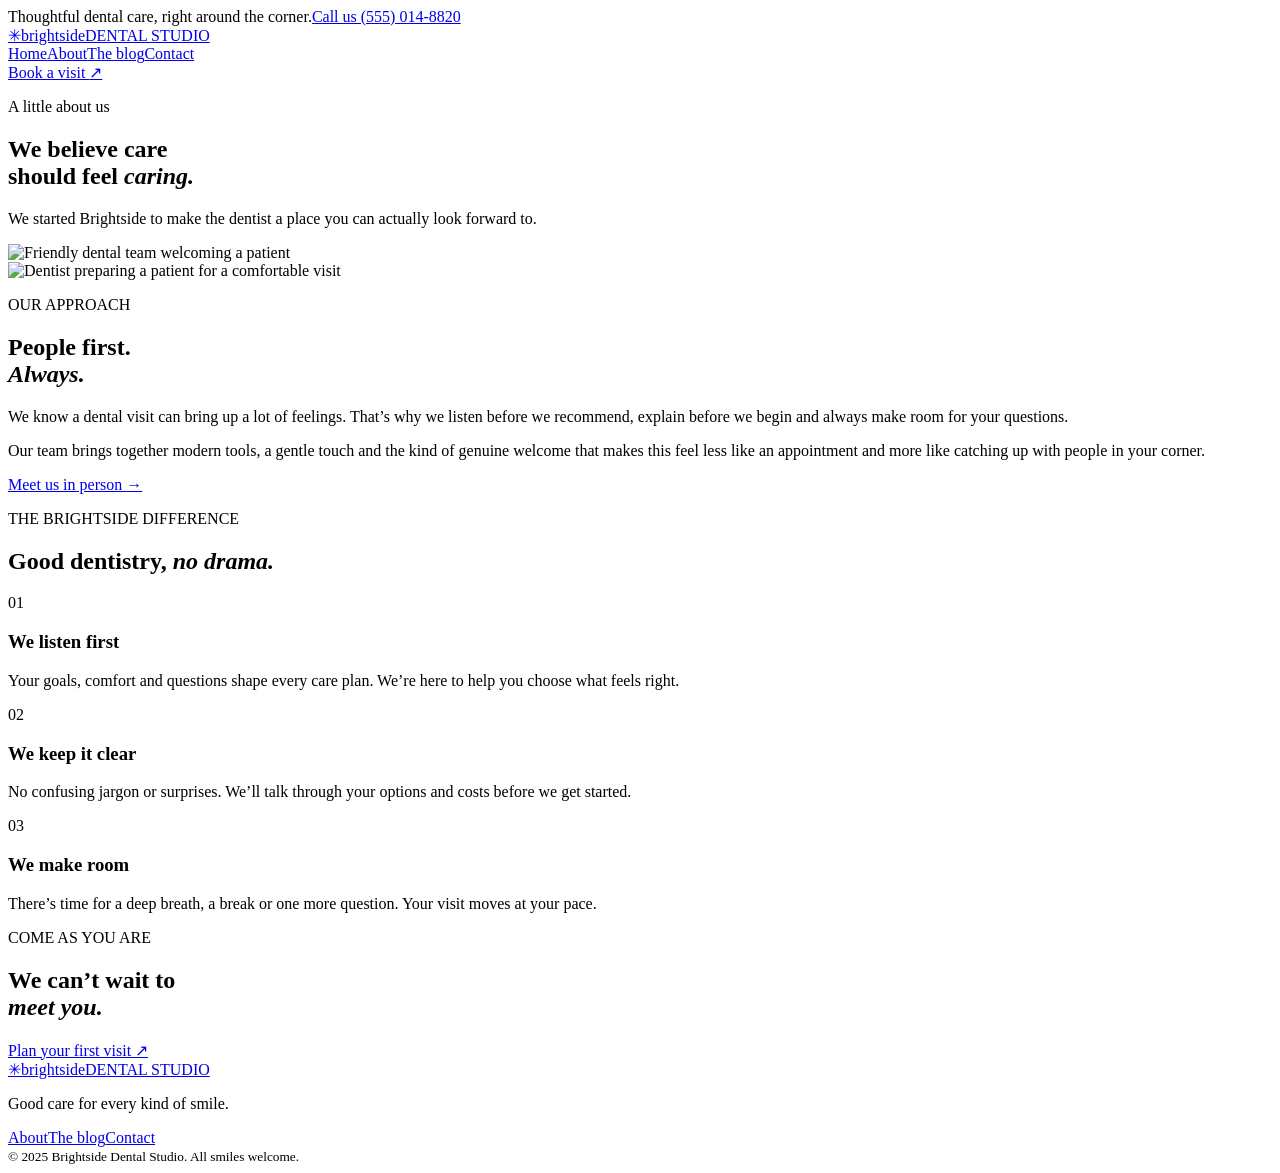
==== about.html @ 2f05c367 "Add files via upload dental-clinic website 1st upload" ====
<!doctype html>
<html lang="en">
<head><meta charset="utf-8"><meta name="viewport" content="width=device-width, initial-scale=1"><meta name="description"
   content="Meet the people and philosophy behind Brightside Dental Studio.">
   <title>About us | Brightside Dental Studio</title>
   <link rel="stylesheet" href="style/dental.css"></head>
<body>
  <div class="topbar"><span>Thoughtful dental care, right around the corner.</span><a href="contact.html">Call us (555) 014-8820</a></div>
  <header class="site-header"><a class="brand" href="ai.html" aria-label="Brightside Dental Studio home"><span class="brand-mark">✳</span><span>brightside<span class="brand-small">DENTAL STUDIO</span></span></a><nav class="main-nav" aria-label="Main navigation"><a href="ai.html">Home</a><a class="active" href="about.html">About</a><a href="blog.html">The blog</a><a href="contact.html">Contact</a></nav><a class="button button-dark header-cta" href="contact.html">Book a visit <span aria-hidden="true">↗</span></a></header>
  <main>
    <section class="page-hero about-hero"><div><p class="eyebrow"><span class="eyebrow-dot"></span> A little about us</p><h1>We believe care<br>should feel <em>caring.</em></h1><p class="hero-text">We started Brightside to make the dentist a place you can actually look forward to.</p></div><img src="https://images.unsplash.com/photo-1629909613654-28e377c37b09?auto=format&amp;fit=crop&amp;w=1200&amp;q=85" alt="Friendly dental team welcoming a patient"></section>
    <section class="story-section"><div class="story-image"><img src="https://images.unsplash.com/photo-1609840114035-3c981b782dfe?auto=format&amp;fit=crop&amp;w=1000&amp;q=85" alt="Dentist preparing a patient for a comfortable visit"></div><div class="story-copy"><p class="eyebrow">OUR APPROACH</p><h2>People first.<br><em>Always.</em></h2><p>We know a dental visit can bring up a lot of feelings. That’s why we listen before we recommend, explain before we begin and always make room for your questions.</p><p>Our team brings together modern tools, a gentle touch and the kind of genuine welcome that makes this feel less like an appointment and more like catching up with people in your corner.</p><a class="text-link" href="contact.html">Meet us in person <span aria-hidden="true">→</span></a></div></section>
    <section class="values-section"><p class="eyebrow">THE BRIGHTSIDE DIFFERENCE</p><h2>Good dentistry, <em>no drama.</em></h2><div class="values-grid"><article><span>01</span><h3>We listen first</h3><p>Your goals, comfort and questions shape every care plan. We’re here to help you choose what feels right.</p></article><article><span>02</span><h3>We keep it clear</h3><p>No confusing jargon or surprises. We’ll talk through your options and costs before we get started.</p></article><article><span>03</span><h3>We make room</h3><p>There’s time for a deep breath, a break or one more question. Your visit moves at your pace.</p></article></div></section>
    <section class="visit-cta"><div><p class="eyebrow">COME AS YOU ARE</p><h2>We can’t wait to<br><em>meet you.</em></h2></div><a class="button button-light" href="contact.html">Plan your first visit <span aria-hidden="true">↗</span></a></section>
  </main>
  <footer class="site-footer"><a class="brand brand-footer" href="ai.html"><span class="brand-mark">✳</span><span>brightside<span class="brand-small">DENTAL STUDIO</span></span></a><p>Good care for every kind of smile.</p><div class="footer-links"><a href="about.html">About</a><a href="blog.html">The blog</a><a href="contact.html">Contact</a></div><small>© 2025 Brightside Dental Studio. All smiles welcome.</small></footer>
</body>
</html>
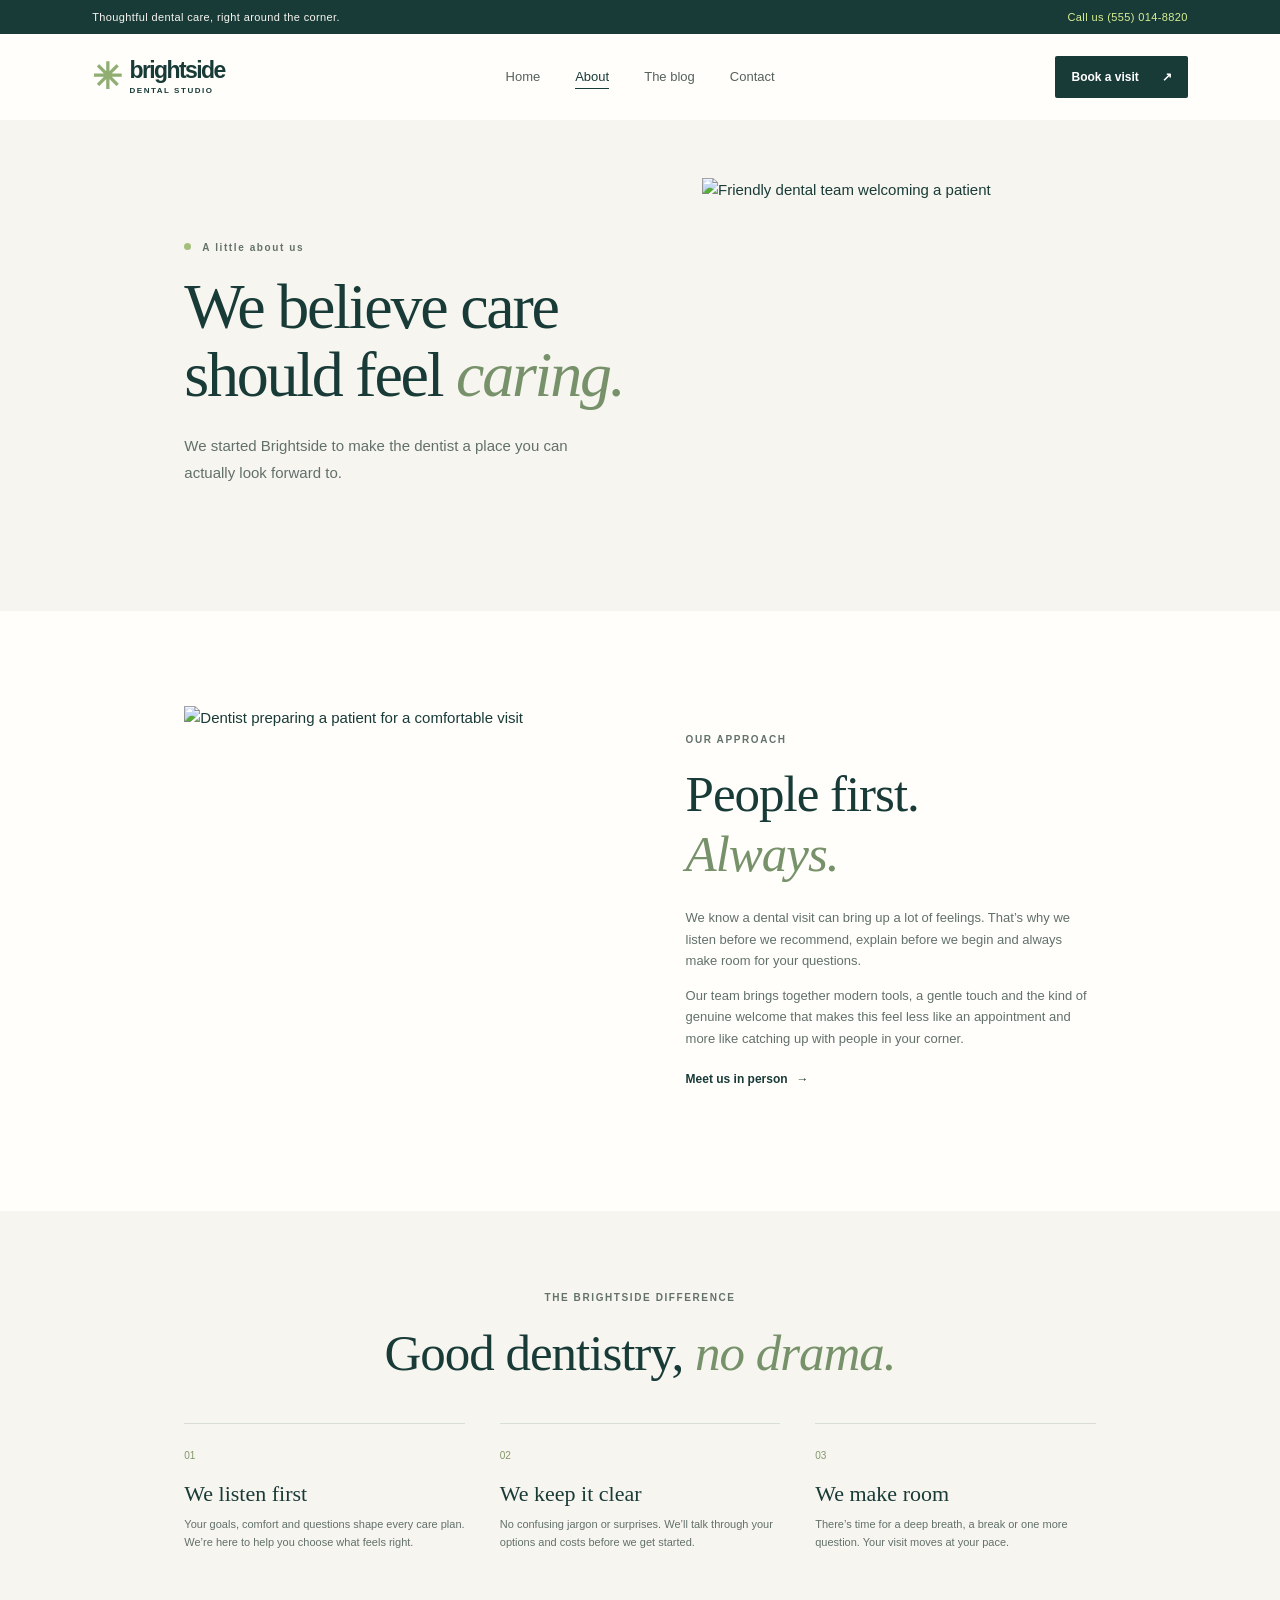
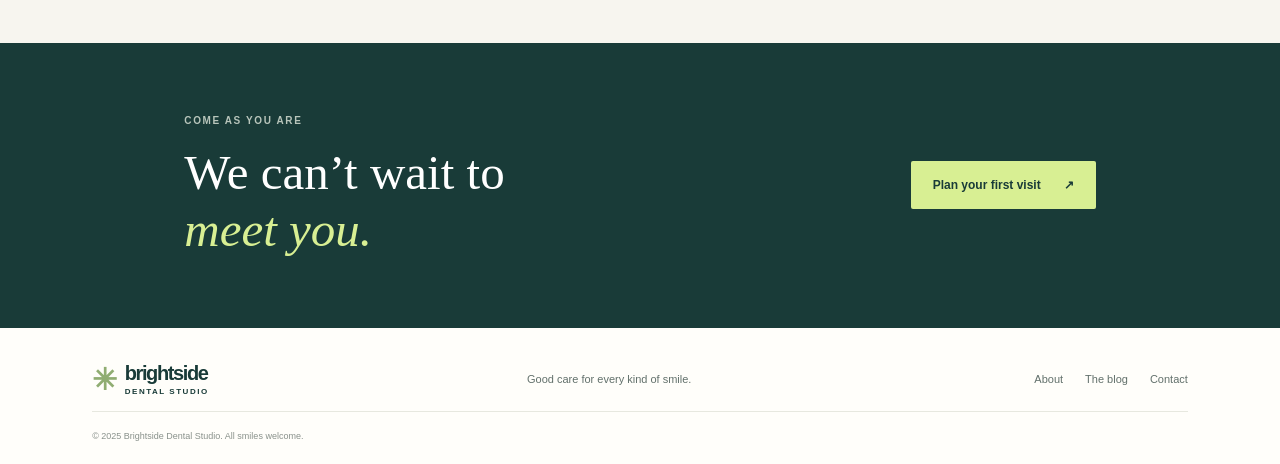
==== commit 5bd93cf3: "Fix HTML formatting and update stylesheet link" ====
--- a/about.html
+++ b/about.html
@@ -3,7 +3,7 @@
 <head><meta charset="utf-8"><meta name="viewport" content="width=device-width, initial-scale=1"><meta name="description"
    content="Meet the people and philosophy behind Brightside Dental Studio.">
    <title>About us | Brightside Dental Studio</title>
-   <link rel="stylesheet" href="style/dental.css"></head>
+   <link rel="stylesheet" href="dental.css"></head>
 <body>
   <div class="topbar"><span>Thoughtful dental care, right around the corner.</span><a href="contact.html">Call us (555) 014-8820</a></div>
   <header class="site-header"><a class="brand" href="ai.html" aria-label="Brightside Dental Studio home"><span class="brand-mark">✳</span><span>brightside<span class="brand-small">DENTAL STUDIO</span></span></a><nav class="main-nav" aria-label="Main navigation"><a href="ai.html">Home</a><a class="active" href="about.html">About</a><a href="blog.html">The blog</a><a href="contact.html">Contact</a></nav><a class="button button-dark header-cta" href="contact.html">Book a visit <span aria-hidden="true">↗</span></a></header>
--- a/dental.css
+++ b/dental.css
@@ -0,0 +1,11 @@
+@import url('https://fonts.googleapis.com/css2?family=DM+Sans:wght@400;500;600;700&family=DM+Serif+Display:ital@0;1&display=swap');
+:root{--ink:#193b38;--muted:#62706b;--cream:#f7f5ef;--paper:#fffefa;--green:#dce9df;--lime:#d8ef93;--line:#e7e8df;--serif:'DM Serif Display',Georgia,serif;--sans:'DM Sans',Arial,sans-serif}
+*{box-sizing:border-box}html{scroll-behavior:smooth}body{margin:0;color:var(--ink);background:var(--paper);font-family:var(--sans);font-size:15px;line-height:1.65}a{color:inherit;text-decoration:none}img{display:block;width:100%;object-fit:cover}.topbar{display:flex;justify-content:space-between;align-items:center;padding:8px 7.2%;background:var(--ink);color:#f7f5ef;font-size:11px;letter-spacing:.035em}.topbar a{color:var(--lime)}.site-header{height:86px;padding:0 7.2%;display:flex;align-items:center;justify-content:space-between;background:var(--paper)}.brand{display:inline-flex;gap:9px;align-items:center;color:var(--ink);font-size:23px;font-weight:700;letter-spacing:-.07em;line-height:1}.brand-mark{color:#90ad72;font-size:36px;line-height:.8}.brand-small{display:block;margin-top:5px;font-size:8px;font-weight:600;letter-spacing:.19em}.main-nav{display:flex;align-items:center;gap:35px;color:#56615d;font-size:13px}.main-nav a{transition:color .2s}.main-nav a:hover,.main-nav a.active{color:var(--ink)}.main-nav a.active{box-shadow:0 1px var(--ink)}.button{min-height:48px;display:inline-flex;align-items:center;justify-content:center;gap:23px;padding:0 22px;border:0;border-radius:2px;font:600 12px var(--sans);transition:transform .2s,background .2s;cursor:pointer}.button:hover{transform:translateY(-2px)}.button-dark{color:white;background:var(--ink)}.button-dark:hover{background:#2a514b}.button-light{color:var(--ink);background:var(--lime)}.header-cta{min-height:42px;padding:0 16px}
+.hero{min-height:578px;display:grid;grid-template-columns:1fr 1fr;background:var(--cream)}.hero-copy{align-self:center;max-width:580px;padding:64px 10% 66px 14.4%}.eyebrow{margin:0 0 16px;color:#63726b;font-size:10px;font-weight:700;letter-spacing:.16em}.eyebrow-dot{width:7px;height:7px;display:inline-block;margin-right:7px;border-radius:50%;background:#a4bf7c;vertical-align:1px}h1,h2,h3,p{margin-top:0}h1,h2{font-weight:400}.hero h1,.page-hero h1,.contact-heading h1,.blog-heading h1{margin:0 0 22px;font:400 clamp(50px,5.4vw,75px)/1.07 var(--serif);letter-spacing:-.035em}h1 em,h2 em,blockquote em{color:#77916a;font-weight:400}.hero-text{max-width:390px;margin-bottom:27px;color:var(--muted);font-size:15px;line-height:1.8}.hero-actions{display:flex;align-items:center;gap:25px}.text-link{display:inline-flex;align-items:center;gap:9px;color:var(--ink);font-size:12px;font-weight:700}.text-link span,.service-card a span{transition:transform .2s}.text-link:hover span,.service-card a:hover span{transform:translateX(4px)}.hero-note{display:flex;gap:12px;align-items:center;margin-top:52px;color:#77827c;font-size:10px;line-height:1.6}.hero-note strong{color:var(--ink);font-size:10px}.note-stars{color:#b7a65c;letter-spacing:2px;font-size:13px}.hero-visual{position:relative;min-height:578px;padding:35px 7.5% 35px 0}.hero-visual>img{height:100%;min-height:508px}.floating-card{position:absolute;bottom:76px;left:-44px;display:flex;align-items:center;gap:13px;padding:16px 21px;background:var(--paper);box-shadow:0 10px 35px #18342a16;color:#77827c;font-size:10px;line-height:1.8}.floating-card strong{color:var(--ink);font-size:12px}.floating-icon{width:39px;height:39px;display:grid;place-items:center;border-radius:50%;background:var(--green);color:var(--ink);font-size:22px}.visual-caption{position:absolute;right:7.5%;bottom:48px;color:white;font-size:8px;letter-spacing:.13em;text-shadow:0 1px 5px #0008}
+.section-pad{padding:90px 10% 105px;text-align:center}.welcome h2,.story-copy h2,.values-section h2,.blog-list-heading h2{margin:0;font:400 clamp(36px,4vw,51px)/1.18 var(--serif);letter-spacing:-.02em}.section-intro{max-width:495px;margin:19px auto 51px;color:var(--muted);font-size:13px}.service-grid{display:grid;grid-template-columns:repeat(3,1fr);gap:17px;text-align:left}.service-card{position:relative;min-height:229px;padding:28px 27px 24px;border:1px solid var(--line);background:#fff}.service-number{position:absolute;top:24px;right:24px;color:#a3aaa3;font-size:10px}.service-icon{display:block;margin-bottom:15px;color:#829b70;font-size:24px}.service-card h3{margin-bottom:8px;font:400 22px var(--serif)}.service-card p{margin-bottom:17px;color:var(--muted);font-size:11px;line-height:1.7}.service-card a{display:inline-flex;gap:9px;font-size:10px;font-weight:700}.quote-band{padding:74px 20px 70px;text-align:center;background:var(--green)}.quote-mark{display:block;height:43px;color:#8ca47a;font:60px/.9 var(--serif)}.quote-band blockquote{max-width:650px;margin:12px auto 21px;font:400 clamp(25px,3.2vw,39px)/1.35 var(--serif)}.quote-band p{margin:0;color:#60736a;font-size:9px;font-weight:700;letter-spacing:.14em}.visit-cta{display:flex;align-items:center;justify-content:space-between;padding:70px 14.4%;background:var(--ink);color:white}.visit-cta .eyebrow{color:#b8c5bb}.visit-cta h2{margin:0;font:400 clamp(35px,4vw,49px)/1.15 var(--serif)}.visit-cta h2 em{color:var(--lime)}.site-footer{display:grid;grid-template-columns:1.3fr 1fr 1fr;align-items:center;gap:15px;padding:35px 7.2% 20px}.brand-footer{font-size:20px}.brand-footer .brand-mark{font-size:30px}.site-footer>p{margin:0;color:var(--muted);font-size:11px}.footer-links{display:flex;justify-content:flex-end;gap:22px;color:var(--muted);font-size:11px}.footer-links a:hover{color:var(--ink)}.site-footer small{grid-column:1/-1;padding-top:17px;border-top:1px solid var(--line);color:#89918b;font-size:9px}
+.page-hero{display:grid;grid-template-columns:1fr 1fr;align-items:center;gap:7%;padding:58px 10% 63px 14.4%;background:var(--cream)}.page-hero h1{font-size:clamp(48px,5vw,68px)}.page-hero .hero-text{margin:0}.page-hero img{height:370px}.story-section{display:grid;grid-template-columns:1fr 1fr;align-items:center;gap:10%;padding:95px 14.4%}.story-image img{height:410px}.story-copy h2{margin-bottom:23px}.story-copy>p:not(.eyebrow){color:var(--muted);font-size:13px}.story-copy .text-link{margin-top:8px}.values-section{padding:79px 14.4% 92px;background:var(--cream);text-align:center}.values-section h2{margin-bottom:40px}.values-grid{display:grid;grid-template-columns:repeat(3,1fr);gap:35px;text-align:left}.values-grid article{padding-top:18px;border-top:1px solid #d9ded4}.values-grid article>span{color:#83966d;font-size:10px}.values-grid h3{margin:14px 0 8px;font:400 22px var(--serif)}.values-grid p{margin:0;color:var(--muted);font-size:11px}
+.contact-heading{padding:64px 14.4% 45px;background:var(--cream)}.contact-heading h1,.blog-heading h1{font-size:clamp(48px,5vw,67px)}.contact-heading>p:last-child,.blog-heading>p:last-child{margin:0;color:var(--muted)}.contact-layout{display:grid;grid-template-columns:.9fr 1.1fr;gap:10%;padding:54px 14.4% 80px}.contact-details{display:flex;flex-direction:column;gap:26px}.contact-detail{display:flex;gap:15px}.detail-icon{width:35px;height:35px;flex:0 0 35px;display:grid;place-items:center;border-radius:50%;background:var(--green);color:var(--ink)}.contact-detail h2,.hours-card h2{margin:0 0 3px;font:400 20px var(--serif)}.contact-detail p,.contact-detail a{margin:0;color:var(--muted);font-size:11px}.contact-detail a:hover{color:var(--ink)}.hours-card{margin-top:5px;padding:20px;background:var(--cream)}.hours-card h2{margin-bottom:11px}.hours-card p{display:flex;justify-content:space-between;gap:12px;margin:7px 0;color:var(--muted);font-size:10px}.hours-card p span:first-child{color:var(--ink);font-weight:600}.contact-form{padding:27px 30px;border:1px solid var(--line)}.contact-form h2{margin:0 0 19px;font:400 32px var(--serif)}.contact-form label{display:block;margin:12px 0 5px;color:var(--ink);font-size:10px;font-weight:600}.contact-form input,.contact-form select,.contact-form textarea{width:100%;padding:11px 12px;border:1px solid #dfe3dd;border-radius:0;background:#fff;color:var(--ink);font:11px var(--sans)}.contact-form input:focus,.contact-form select:focus,.contact-form textarea:focus{outline:2px solid #a9bf91;outline-offset:1px}.contact-form textarea{resize:vertical}.contact-form button{margin-top:17px}.form-note{margin:11px 0 0;color:#7a8580;font-size:9px}
+.map-panel{min-height:340px;position:relative;display:grid;grid-template-columns:42% 58%;overflow:hidden;background:#e6ecdf}.map-overlay{z-index:1;align-self:center;padding:35px 12% 35px 34.3%}.map-overlay h2{margin:0 0 12px;font:400 37px/1.2 var(--serif)}.map-overlay>p:not(.eyebrow){color:var(--muted);font-size:11px}.map-overlay .button{margin-top:8px}.map-art{position:relative;min-height:340px;overflow:hidden;background-color:#e7e9de;background-image:linear-gradient(35deg,transparent 47%,#f8f6ec 48%,#f8f6ec 53%,transparent 54%),linear-gradient(130deg,transparent 46%,#f8f6ec 47%,#f8f6ec 52%,transparent 53%),linear-gradient(90deg,transparent 70%,#d7e5d1 70%)}.map-road{position:absolute;background:#faf8f0;box-shadow:0 0 0 1px #dce0d4}.road-one{width:120%;height:22px;top:45%;left:-10%;transform:rotate(-18deg)}.road-two{width:20px;height:140%;top:-20%;left:56%;transform:rotate(12deg)}.road-three{width:120%;height:18px;top:75%;left:-10%;transform:rotate(10deg)}.map-park{position:absolute;top:12%;right:10%;padding:31px 25px;border-radius:48% 42% 45% 38%;background:#cfdfc5;color:#6c8568;font-size:8px;letter-spacing:.12em}.map-pin{position:absolute;top:38%;left:43%;display:grid;width:49px;height:49px;place-content:center;border-radius:50% 50% 50% 0;transform:rotate(-45deg);background:var(--ink);color:var(--lime);text-align:center;font-size:18px;box-shadow:0 4px 12px #163a3530}.map-pin small{transform:rotate(45deg);color:white;font-size:5px;letter-spacing:.08em}.map-label{position:absolute;color:#8c9587;font-size:7px;letter-spacing:.15em}.label-one{top:54%;left:13%;transform:rotate(-18deg)}.label-two{top:82%;left:60%;transform:rotate(10deg)}
+.blog-heading{padding:65px 14.4% 54px;text-align:center;background:var(--cream)}.blog-heading .eyebrow{margin-bottom:14px}.featured-post{display:grid;grid-template-columns:1.1fr .9fr;align-items:center;gap:7%;padding:60px 14.4% 73px}.featured-image,.blog-card-image{position:relative;display:block;overflow:hidden}.featured-image img{height:360px;transition:transform .4s}.featured-image:hover img,.blog-card-image:hover img{transform:scale(1.035)}.featured-image>span,.blog-card-image>span{position:absolute;bottom:14px;left:14px;padding:7px 10px;background:var(--lime);color:var(--ink);font-size:8px;font-weight:700;letter-spacing:.1em}.post-meta{margin:0 0 11px;color:#849087;font-size:9px;font-weight:700;letter-spacing:.12em}.featured-copy h2{margin:0 0 13px;font:400 37px/1.2 var(--serif)}.featured-copy>p:not(.post-meta){margin-bottom:19px;color:var(--muted);font-size:12px}.blog-list-section{padding:73px 14.4% 90px;background:var(--cream)}.blog-list-heading{display:flex;align-items:end;justify-content:space-between;margin-bottom:32px}.blog-list-heading h2{font-size:39px}.blog-list-heading>span{padding-bottom:6px;color:var(--muted);font-size:11px}.blog-grid{display:grid;grid-template-columns:repeat(3,1fr);gap:22px}.blog-card-image img{height:190px;transition:transform .4s}.blog-card .post-meta{margin:17px 0 8px;font-size:8px}.blog-card h3{margin:0 0 8px;font:400 21px/1.3 var(--serif)}.blog-card>p:not(.post-meta){min-height:53px;margin-bottom:10px;color:var(--muted);font-size:10px}.blog-card .text-link{font-size:10px}
+@media(max-width:850px){.site-header{padding:0 5%}.topbar{padding-right:5%;padding-left:5%}.main-nav{gap:18px}.hero-copy{padding-left:10%}.section-pad{padding-right:7%;padding-left:7%}.page-hero,.contact-heading,.blog-heading{padding-right:8%;padding-left:8%}.story-section,.contact-layout,.featured-post,.blog-list-section{padding-right:8%;padding-left:8%}.values-section{padding-right:8%;padding-left:8%}.visit-cta{padding-right:9%;padding-left:9%}.map-overlay{padding-left:19%}}
+@media(max-width:620px){.topbar{justify-content:center;gap:14px;font-size:9px}.site-header{height:auto;min-height:74px;flex-wrap:wrap;gap:13px;padding-top:13px;padding-bottom:13px}.brand{font-size:20px}.brand-mark{font-size:31px}.header-cta{min-height:36px;gap:9px;padding:0 11px;font-size:10px}.main-nav{order:3;width:100%;justify-content:space-between;gap:10px;padding-top:5px;font-size:11px}.hero{display:flex;flex-direction:column}.hero-copy{width:100%;padding:54px 8% 38px}.hero h1{font-size:57px}.hero-visual{min-height:340px;padding:0 7% 25px}.hero-visual>img{min-height:300px;height:300px}.floating-card{bottom:49px;left:3%}.visual-caption{right:9%;bottom:36px}.hero-note{margin-top:33px}.section-pad{padding-top:63px;padding-bottom:68px}.service-grid,.values-grid,.blog-grid{grid-template-columns:1fr}.service-card{min-height:auto}.quote-band{padding:55px 8%}.visit-cta{align-items:flex-start;flex-direction:column;gap:23px;padding:54px 8%}.site-footer{grid-template-columns:1fr auto;padding:29px 7% 18px}.site-footer>p{grid-column:1/-1;grid-row:2}.footer-links{grid-column:1/-1;grid-row:3;justify-content:flex-start}.site-footer small{grid-row:4}.page-hero,.story-section,.contact-layout,.featured-post{grid-template-columns:1fr}.page-hero{gap:28px;padding-top:48px;padding-bottom:45px}.page-hero img{height:270px}.story-section{gap:30px;padding-top:60px;padding-bottom:65px}.story-image img{height:300px}.values-section{padding-top:60px;padding-bottom:65px}.values-grid{gap:25px}.contact-heading{padding-top:48px;padding-bottom:35px}.contact-layout{gap:35px;padding-top:35px;padding-bottom:55px}.contact-form{padding:22px 18px}.map-panel{grid-template-columns:1fr}.map-overlay{padding:42px 8%}.map-art{min-height:260px}.blog-heading{padding-top:48px;padding-bottom:42px}.featured-post{gap:25px;padding-top:40px;padding-bottom:52px}.featured-image img{height:255px}.featured-copy h2{font-size:31px}.blog-list-section{padding-top:52px;padding-bottom:60px}.blog-list-heading{align-items:flex-start;flex-direction:column;gap:7px}.blog-grid{gap:34px}.blog-card-image img{height:220px}.blog-card>p:not(.post-meta){min-height:0}}
